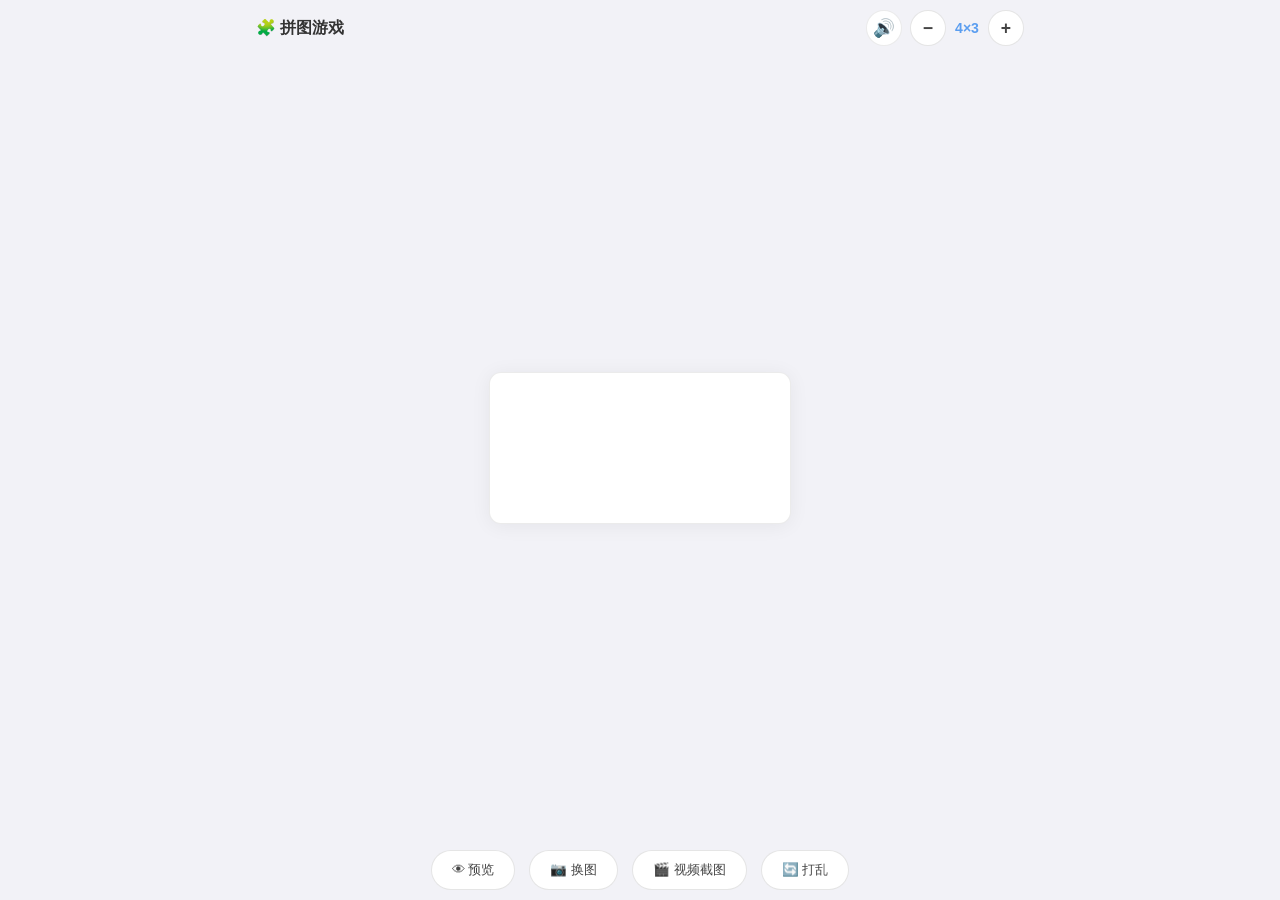
==== puzzle/index.html @ 8ccd8f41 "feat: 拼图游戏主功能完成" ====
<!DOCTYPE html>
<html lang="zh-CN">
<head>
  <meta charset="UTF-8">
  <meta name="viewport" content="width=device-width, initial-scale=1.0, maximum-scale=1.0, user-scalable=no, viewport-fit=cover">
  <meta name="apple-mobile-web-app-capable" content="yes">
  <meta name="apple-mobile-web-app-status-bar-style" content="default">
  <title>🧩 拼图游戏</title>
  <link rel="stylesheet" href="css/style.css">
</head>
<body>

  <!-- ═══ 顶部工具栏 ═══ -->
  <div class="top-bar">
    <span class="title">🧩 拼图游戏</span>
    <div class="right-group" style="position:relative;">
      <!-- 音量调节弹窗 -->
      <div class="volume-popup" id="volume-popup">
        <label>🔊 音效 <input type="range" id="sfx-volume" min="0" max="100" value="60"></label>
        <label>🎵 音乐 <input type="range" id="bgm-volume" min="0" max="100" value="30"></label>
      </div>
      <button class="btn-icon" id="btn-sound" title="音效设置">🔊</button>
      <div class="grid-select">
        <button class="btn btn-circle" id="btn-grid-less" title="减少切片">−</button>
        <span class="grid-size-text" id="grid-size-text">4×3</span>
        <button class="btn btn-circle" id="btn-grid-more" title="增加切片">+</button>
      </div>
    </div>
  </div>

  <!-- ═══ 游戏主区域 ═══ -->
  <main class="game-area">
    <div class="canvas-wrapper">
      <canvas id="puzzle-canvas"></canvas>
    </div>
  </main>

  <!-- ═══ 底部工具栏 ═══ -->
  <div class="bottom-bar">
    <button class="btn btn-pill" id="btn-preview">👁 预览</button>
    <button class="btn btn-pill" id="btn-upload">📷 换图</button>
    <button class="btn btn-pill" id="btn-video">🎬 视频截图</button>
    <button class="btn btn-pill" id="btn-restart">🔄 打乱</button>
  </div>

  <!-- ═══ 隐藏的文件选择 ═══ -->
  <input type="file" id="file-input" accept="image/*" style="display:none">
  <input type="file" id="video-input" accept="video/*" style="display:none">

  <!-- ═══ 视频截图浮层 ═══ -->
  <div class="video-preview-overlay" id="video-preview-overlay">
    <video id="video-preview" controls playsinline muted></video>
    <div class="video-preview-btns">
      <button class="btn btn-pill" id="btn-capture-frame" style="background:#5b9ef0;color:#fff;border-color:#5b9ef0;">📸 截取当前帧</button>
      <button class="btn btn-pill" id="btn-video-cancel">取消</button>
    </div>
  </div>

  <!-- ═══ 完成弹窗 ═══ -->
  <div class="overlay" id="complete-overlay">
    <div class="overlay-card">
      <span class="overlay-icon">🎉</span>
      <span class="overlay-msg">恭喜完成！</span>
      <span class="overlay-stats" id="completion-stats"></span>
      <button class="overlay-btn" id="btn-replay">🔄 再来一局</button>
      <button class="overlay-btn secondary" id="btn-replay-harder">🔥 挑战更难</button>
    </div>
  </div>

  <!-- ═══ 庆祝彩带容器 ═══ -->
  <div class="confetti-container" id="confetti-container"></div>

  <script src="js/game.js"></script>

</body>
</html>
---- puzzle/css/style.css ----
/* ── Reset ── */
    *, *::before, *::after { margin: 0; padding: 0; box-sizing: border-box; }

    html {
      -webkit-tap-highlight-color: transparent;
      -webkit-text-size-adjust: 100%;
    }

    /* ── 浅白背景 ── */
    body {
      font-family: -apple-system, BlinkMacSystemFont, 'Segoe UI', 'PingFang SC',
                   'Microsoft YaHei', 'Helvetica Neue', sans-serif;
      display: flex;
      flex-direction: column;
      align-items: center;
      min-height: 100dvh;
      background: #f2f2f7;
      -webkit-user-select: none;
      user-select: none;
      -webkit-touch-callout: none;
      overflow: hidden;
      padding:
        env(safe-area-inset-top, 0px)
        env(safe-area-inset-right, 0px)
        env(safe-area-inset-bottom, 0px)
        env(safe-area-inset-left, 0px);
    }

    /* ═══════════════════════════
       顶部工具栏
       ═══════════════════════════ */
    .top-bar {
      width: 100%;
      max-width: 800px;
      display: flex;
      align-items: center;
      justify-content: space-between;
      padding: 8px 12px;
      flex-shrink: 0;
      gap: 8px;
      margin-top: env(safe-area-inset-top, 0px);
    }
    .top-bar .title {
      font-size: 1rem;
      font-weight: 700;
      color: #333;
      white-space: nowrap;
      flex-shrink: 0;
    }
    .top-bar .right-group {
      display: flex;
      align-items: center;
      gap: 8px;
    }
    .grid-select {
      display: flex;
      align-items: center;
      gap: 4px;
    }
    .grid-size-text {
      font-size: 0.88rem;
      font-weight: 700;
      color: #5b9ef0;
      min-width: 34px;
      text-align: center;
      font-variant-numeric: tabular-nums;
    }

    /* ── 通用按钮 ── */
    .btn {
      display: inline-flex;
      align-items: center;
      justify-content: center;
      border: 1px solid rgba(0,0,0,0.10);
      border-radius: 20px;
      background: #ffffff;
      color: #444;
      font-size: 0.78rem;
      font-family: inherit;
      cursor: pointer;
      white-space: nowrap;
      transition: background 0.15s, transform 0.1s, box-shadow 0.15s;
      touch-action: manipulation;
      -webkit-tap-highlight-color: transparent;
    }
    .btn:active {
      transform: scale(0.93);
      background: #e8e8ed;
    }
    .btn-circle {
      width: 36px;
      height: 36px;
      padding: 0;
      border-radius: 50%;
      font-size: 1.1rem;
      font-weight: 600;
      min-width: unset;
      flex-shrink: 0;
    }
    .btn-pill {
      padding: 10px 14px;
      gap: 4px;
      font-size: 0.76rem;
      border-radius: 22px;
      flex: 1;
      min-width: 0;
    }
    .btn-icon {
      width: 36px;
      height: 36px;
      padding: 0;
      border-radius: 50%;
      font-size: 1.1rem;
      min-width: unset;
      flex-shrink: 0;
      border: 1px solid rgba(0,0,0,0.08);
      background: #fff;
      cursor: pointer;
      touch-action: manipulation;
    }
    .btn-icon:active {
      transform: scale(0.93);
      background: #e8e8ed;
    }
    .btn.active {
      background: #5b9ef0;
      border-color: #5b9ef0;
      color: #fff;
      box-shadow: 0 2px 12px rgba(91,158,240,0.3);
    }
    .btn-icon.muted {
      opacity: 0.45;
      background: #f0f0f5;
    }

    /* ── 音量弹出菜单 ── */
    .volume-popup {
      display: none;
      position: absolute;
      top: 48px;
      right: 0;
      background: #fff;
      border-radius: 14px;
      padding: 14px 18px;
      box-shadow: 0 4px 24px rgba(0,0,0,0.15);
      z-index: 50;
      flex-direction: column;
      gap: 10px;
      min-width: 140px;
      animation: fadeDown 0.2s ease-out;
    }
    .volume-popup.show { display: flex; }
    @keyframes fadeDown {
      0%   { opacity: 0; transform: translateY(-8px); }
      100% { opacity: 1; transform: translateY(0); }
    }
    .volume-popup label {
      font-size: 0.75rem;
      color: #666;
      display: flex;
      align-items: center;
      justify-content: space-between;
      gap: 8px;
    }
    .volume-popup input[type="range"] {
      width: 80px;
      accent-color: #5b9ef0;
    }

    /* ═══════════════════════════
       游戏主区域
       ═══════════════════════════ */
    .game-area {
      flex: 1;
      width: 100%;
      max-width: 800px;
      display: flex;
      align-items: center;
      justify-content: center;
      padding: 4px 8px;
      min-height: 0;
      overflow: hidden;
    }

    .canvas-wrapper {
      position: relative;
      background: #ffffff;
      border: 1px solid rgba(0,0,0,0.08);
      border-radius: 12px;
      box-shadow: 0 2px 20px rgba(0,0,0,0.06);
      overflow: hidden;
      max-width: 100%;
      max-height: 100%;
    }

    canvas {
      display: block;
      max-width: 100%;
      max-height: 100%;
      touch-action: none;
      cursor: grab;
    }
    canvas:active {
      cursor: grabbing;
    }

    /* ── 视频预览（用于截图） ── */
    .video-preview-overlay {
      display: none;
      position: fixed;
      inset: 0;
      background: rgba(0,0,0,0.75);
      z-index: 90;
      flex-direction: column;
      justify-content: center;
      align-items: center;
      gap: 16px;
      padding: 20px;
    }
    .video-preview-overlay.show { display: flex; }
    .video-preview-overlay video {
      max-width: 90vw;
      max-height: 55vh;
      border-radius: 10px;
      background: #000;
    }
    .video-preview-btns {
      display: flex;
      gap: 12px;
      flex-wrap: wrap;
      justify-content: center;
    }
    .video-preview-btns .btn {
      font-size: 0.82rem;
      padding: 12px 20px;
      border-radius: 24px;
    }

    /* ═══════════════════════════
       底部工具栏
       ═══════════════════════════ */
    .bottom-bar {
      width: 100%;
      max-width: 800px;
      display: flex;
      align-items: center;
      justify-content: center;
      gap: 8px;
      padding: 8px 10px;
      flex-shrink: 0;
      flex-wrap: wrap;
      margin-bottom: env(safe-area-inset-bottom, 0px);
    }

    /* ═══════════════════════════
       完成弹窗
       ═══════════════════════════ */
    .overlay {
      display: none;
      position: fixed;
      inset: 0;
      background: rgba(0,0,0,0.55);
      z-index: 100;
      justify-content: center;
      align-items: center;
      backdrop-filter: blur(4px);
    }
    .overlay.show {
      display: flex;
    }
    .overlay-card {
      background: #fff;
      border-radius: 20px;
      padding: 28px 28px;
      text-align: center;
      box-shadow: 0 8px 40px rgba(0,0,0,0.2);
      display: flex;
      flex-direction: column;
      align-items: center;
      gap: 14px;
      animation: popIn 0.4s ease-out;
      margin: 20px;
      max-width: 320px;
    }
    @keyframes popIn {
      0%   { transform: scale(0.65); opacity: 0; }
      60%  { transform: scale(1.04); }
      100% { transform: scale(1); opacity: 1; }
    }
    .overlay-icon  { font-size: 3rem; }
    .overlay-msg   { font-size: 1.4rem; font-weight: 700; color: #2d8c3c; }
    .overlay-stats  { font-size: 0.82rem; color: #888; margin-top: -4px; }
    .overlay-btn   {
      padding: 12px 28px;
      border-radius: 24px;
      font-size: 0.9rem;
      font-weight: 600;
      background: #5b9ef0;
      color: #fff;
      border: none;
      cursor: pointer;
      font-family: inherit;
      transition: background 0.15s, transform 0.1s;
      touch-action: manipulation;
      width: 100%;
    }
    .overlay-btn:active {
      transform: scale(0.94);
      background: #4a8edf;
    }
    .overlay-btn.secondary {
      background: #fff;
      color: #5b9ef0;
      border: 1.5px solid #5b9ef0;
    }

    /* ═══════════════════════════
       粒子特效（完成庆祝）
       ═══════════════════════════ */
    .confetti-container {
      position: fixed;
      inset: 0;
      pointer-events: none;
      z-index: 101;
    }
    .confetti-piece {
      position: absolute;
      width: 10px;
      height: 10px;
      border-radius: 2px;
      animation: confettiFall linear forwards;
    }
    @keyframes confettiFall {
      0%   { transform: translateY(-10vh) rotate(0deg) scale(1); opacity: 1; }
      100% { transform: translateY(110vh) rotate(720deg) scale(0.3); opacity: 0; }
    }

    /* ═══════════════════════════
       响应式
       ═══════════════════════════ */
    @media (max-width: 400px) {
      .top-bar { padding: 6px 8px; gap: 6px; }
      .top-bar .title { font-size: 0.88rem; }
      .grid-size-text { font-size: 0.8rem; min-width: 30px; }
      .btn-circle { width: 32px; height: 32px; font-size: 1rem; }
      .btn-icon { width: 32px; height: 32px; font-size: 1rem; }
      .btn-pill { padding: 10px 10px; font-size: 0.7rem; border-radius: 20px; }
      .bottom-bar { padding: 6px 6px; gap: 5px; }
      .game-area { padding: 2px 4px; }
      .overlay-card { padding: 22px 20px; margin: 16px; }
      .overlay-icon { font-size: 2.4rem; }
      .overlay-msg { font-size: 1.2rem; }
    }

    @media (min-width: 401px) and (max-width: 600px) {
      .btn-pill { padding: 10px 12px; font-size: 0.74rem; }
      .bottom-bar { gap: 6px; padding: 8px 8px; }
    }

    @media (min-width: 768px) {
      .bottom-bar { gap: 14px; padding: 10px 16px; }
      .btn-pill { padding: 10px 20px; font-size: 0.84rem; flex: 0 1 auto; }
      .top-bar { padding: 10px 16px; }
    }

    /* ═══════════════════════════
       横屏手机适配
       ═══════════════════════════ */
    @media (max-height: 500px) and (orientation: landscape) {
      .top-bar { padding: 4px 8px; }
      .top-bar .title { font-size: 0.82rem; }
      .bottom-bar { padding: 4px 6px; gap: 4px; }
      .btn-pill { padding: 7px 10px; font-size: 0.68rem; }
      .btn-circle { width: 28px; height: 28px; font-size: 0.9rem; }
      .btn-icon { width: 28px; height: 28px; font-size: 0.9rem; }
      .game-area { padding: 2px 4px; }
    }
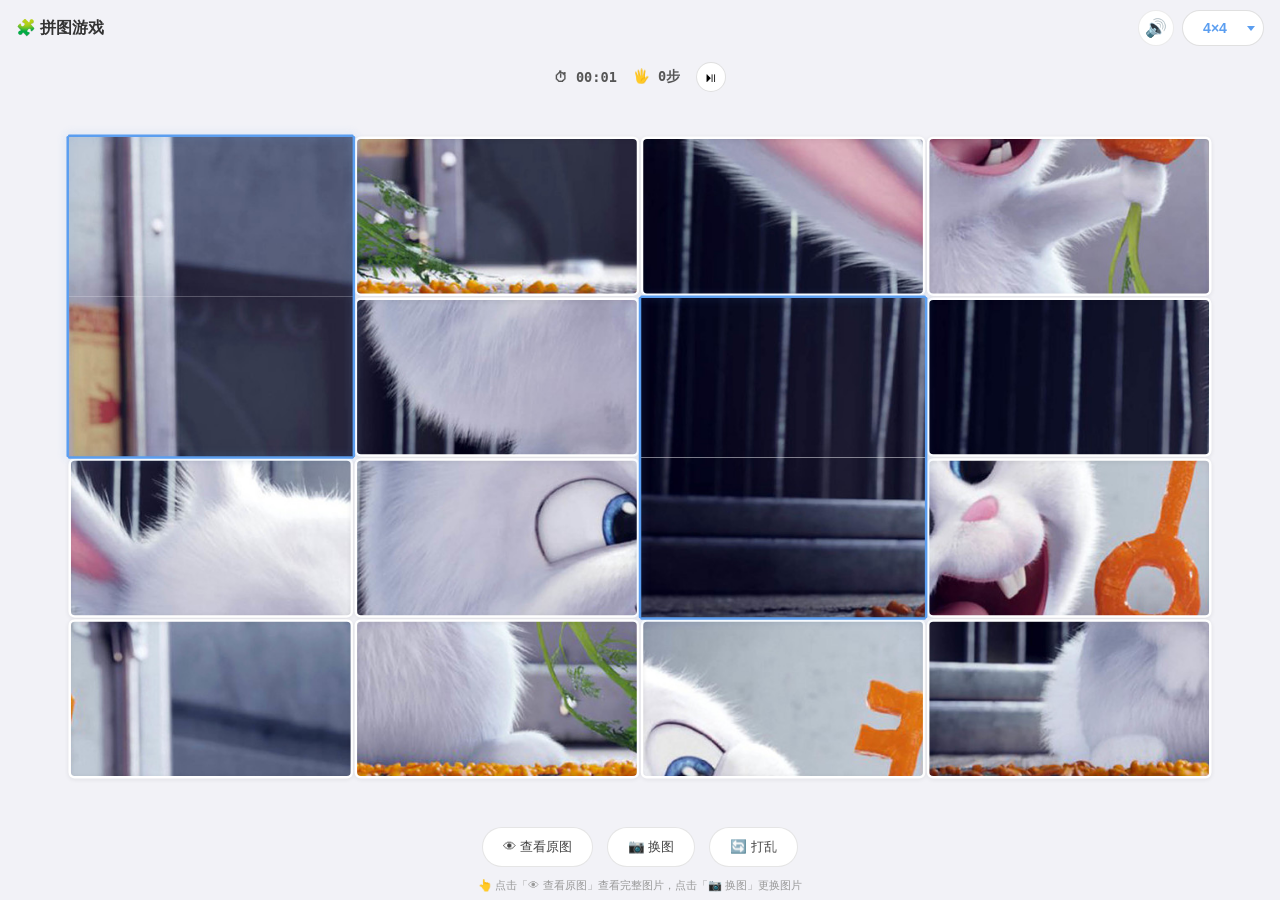
==== commit 83e2c5b3: "feat: 完善功能和代码" ====
--- a/puzzle/index.html
+++ b/puzzle/index.html
@@ -20,12 +20,23 @@
         <label>🎵 音乐 <input type="range" id="bgm-volume" min="0" max="100" value="30"></label>
       </div>
       <button class="btn-icon" id="btn-sound" title="音效设置">🔊</button>
-      <div class="grid-select">
-        <button class="btn btn-circle" id="btn-grid-less" title="减少切片">−</button>
-        <span class="grid-size-text" id="grid-size-text">4×3</span>
-        <button class="btn btn-circle" id="btn-grid-more" title="增加切片">+</button>
-      </div>
+      <select class="grid-select" id="grid-input">
+        <option value="4">4×4</option>
+        <option value="5">5×5</option>
+        <option value="6">6×6</option>
+        <option value="7">7×7</option>
+        <option value="8">8×8</option>
+        <option value="9">9×9</option>
+        <option value="10">10×10</option>
+      </select>
     </div>
+  </div>
+
+  <!-- ═══ 状态栏：计时 & 步数 ═══ -->
+  <div class="stats-bar">
+    <span class="stat-item" id="stat-timer">⏱ 00:00</span>
+    <span class="stat-item" id="stat-moves">🖐 0步</span>
+    <button class="btn-pause" id="btn-pause" title="暂停 / 继续">⏯</button>
   </div>
 
   <!-- ═══ 游戏主区域 ═══ -->
@@ -37,24 +48,13 @@
 
   <!-- ═══ 底部工具栏 ═══ -->
   <div class="bottom-bar">
-    <button class="btn btn-pill" id="btn-preview">👁 预览</button>
+    <button class="btn btn-pill" id="btn-preview">👁 查看原图</button>
     <button class="btn btn-pill" id="btn-upload">📷 换图</button>
-    <button class="btn btn-pill" id="btn-video">🎬 视频截图</button>
     <button class="btn btn-pill" id="btn-restart">🔄 打乱</button>
   </div>
 
-  <!-- ═══ 隐藏的文件选择 ═══ -->
-  <input type="file" id="file-input" accept="image/*" style="display:none">
-  <input type="file" id="video-input" accept="video/*" style="display:none">
-
-  <!-- ═══ 视频截图浮层 ═══ -->
-  <div class="video-preview-overlay" id="video-preview-overlay">
-    <video id="video-preview" controls playsinline muted></video>
-    <div class="video-preview-btns">
-      <button class="btn btn-pill" id="btn-capture-frame" style="background:#5b9ef0;color:#fff;border-color:#5b9ef0;">📸 截取当前帧</button>
-      <button class="btn btn-pill" id="btn-video-cancel">取消</button>
-    </div>
-  </div>
+  <!-- ═══ 底部提示文字（仅手机端显示） ═══ -->
+  <div class="mobile-hint" id="mobile-hint">👆 点击「👁 查看原图」查看完整图片，点击「📷 换图」更换图片</div>
 
   <!-- ═══ 完成弹窗 ═══ -->
   <div class="overlay" id="complete-overlay">
--- a/puzzle/css/style.css
+++ b/puzzle/css/style.css
@@ -31,7 +31,6 @@
        ═══════════════════════════ */
     .top-bar {
       width: 100%;
-      max-width: 800px;
       display: flex;
       align-items: center;
       justify-content: space-between;
@@ -53,17 +52,30 @@
       gap: 8px;
     }
     .grid-select {
-      display: flex;
-      align-items: center;
-      gap: 4px;
-    }
-    .grid-size-text {
+      min-width: 72px;
+      height: 36px;
+      border: 1px solid rgba(0,0,0,0.12);
+      border-radius: 18px;
+      background: #fff;
       font-size: 0.88rem;
       font-weight: 700;
       color: #5b9ef0;
-      min-width: 34px;
       text-align: center;
-      font-variant-numeric: tabular-nums;
+      text-align-last: center;
+      font-family: inherit;
+      outline: none;
+      cursor: pointer;
+      padding: 0 28px 0 12px;
+      transition: border-color 0.15s, box-shadow 0.15s;
+      -webkit-appearance: none;
+      appearance: none;
+      background-image: url("data:image/svg+xml,%3Csvg xmlns='http://www.w3.org/2000/svg' width='8' height='5'%3E%3Cpath d='M0 0l4 5 4-5z' fill='%235b9ef0'/%3E%3C/svg%3E");
+      background-repeat: no-repeat;
+      background-position: right 8px center;
+    }
+    .grid-select:focus {
+      border-color: #5b9ef0;
+      box-shadow: 0 0 0 3px rgba(91,158,240,0.15);
     }
 
     /* ── 通用按钮 ── */
@@ -168,35 +180,76 @@
     }
 
     /* ═══════════════════════════
+       状态栏：计时 & 步数
+       ═══════════════════════════ */
+    .stats-bar {
+      width: 100%;
+      display: flex;
+      align-items: center;
+      justify-content: center;
+      gap: 16px;
+      padding: 6px 12px;
+      flex-shrink: 0;
+    }
+    .stat-item {
+      font-size: 0.85rem;
+      font-weight: 600;
+      color: #555;
+      font-variant-numeric: tabular-nums;
+      font-family: -apple-system, BlinkMacSystemFont, 'SF Mono', 'Menlo', monospace;
+    }
+    .btn-pause {
+      width: 30px;
+      height: 30px;
+      padding: 0;
+      border: 1px solid rgba(0,0,0,0.12);
+      border-radius: 50%;
+      background: #fff;
+      font-size: 0.85rem;
+      cursor: pointer;
+      touch-action: manipulation;
+      display: inline-flex;
+      align-items: center;
+      justify-content: center;
+      transition: background 0.15s, transform 0.1s;
+      flex-shrink: 0;
+    }
+    .btn-pause:active {
+      transform: scale(0.9);
+      background: #e8e8ed;
+    }
+    .btn-pause.paused {
+      background: #5b9ef0;
+      color: #fff;
+      border-color: #5b9ef0;
+    }
+
+    /* ═══════════════════════════
        游戏主区域
        ═══════════════════════════ */
     .game-area {
       flex: 1;
       width: 100%;
-      max-width: 800px;
-      display: flex;
-      align-items: center;
-      justify-content: center;
-      padding: 4px 8px;
+      display: flex;
+      align-items: center;
+      justify-content: center;
+      padding: 2px;
       min-height: 0;
       overflow: hidden;
     }
 
     .canvas-wrapper {
       position: relative;
-      background: #ffffff;
-      border: 1px solid rgba(0,0,0,0.08);
-      border-radius: 12px;
-      box-shadow: 0 2px 20px rgba(0,0,0,0.06);
       overflow: hidden;
-      max-width: 100%;
-      max-height: 100%;
+      width: 100%;
+      height: 100%;
+      display: flex;
+      align-items: center;
+      justify-content: center;
     }
 
     canvas {
       display: block;
-      max-width: 100%;
-      max-height: 100%;
       touch-action: none;
       cursor: grab;
     }
@@ -204,44 +257,11 @@
       cursor: grabbing;
     }
 
-    /* ── 视频预览（用于截图） ── */
-    .video-preview-overlay {
-      display: none;
-      position: fixed;
-      inset: 0;
-      background: rgba(0,0,0,0.75);
-      z-index: 90;
-      flex-direction: column;
-      justify-content: center;
-      align-items: center;
-      gap: 16px;
-      padding: 20px;
-    }
-    .video-preview-overlay.show { display: flex; }
-    .video-preview-overlay video {
-      max-width: 90vw;
-      max-height: 55vh;
-      border-radius: 10px;
-      background: #000;
-    }
-    .video-preview-btns {
-      display: flex;
-      gap: 12px;
-      flex-wrap: wrap;
-      justify-content: center;
-    }
-    .video-preview-btns .btn {
-      font-size: 0.82rem;
-      padding: 12px 20px;
-      border-radius: 24px;
-    }
-
     /* ═══════════════════════════
        底部工具栏
        ═══════════════════════════ */
     .bottom-bar {
       width: 100%;
-      max-width: 800px;
       display: flex;
       align-items: center;
       justify-content: center;
@@ -249,6 +269,17 @@
       padding: 8px 10px;
       flex-shrink: 0;
       flex-wrap: wrap;
+      margin-bottom: env(safe-area-inset-bottom, 0px);
+    }
+
+    /* ── 底部提示文字（手机端） ── */
+    .mobile-hint {
+      text-align: center;
+      font-size: 0.7rem;
+      color: #999;
+      padding: 0 12px 6px;
+      flex-shrink: 0;
+      line-height: 1.5;
       margin-bottom: env(safe-area-inset-bottom, 0px);
     }
 
@@ -341,15 +372,17 @@
     @media (max-width: 400px) {
       .top-bar { padding: 6px 8px; gap: 6px; }
       .top-bar .title { font-size: 0.88rem; }
-      .grid-size-text { font-size: 0.8rem; min-width: 30px; }
-      .btn-circle { width: 32px; height: 32px; font-size: 1rem; }
+      .grid-select { min-width: 68px; height: 32px; font-size: 0.8rem; }
       .btn-icon { width: 32px; height: 32px; font-size: 1rem; }
       .btn-pill { padding: 10px 10px; font-size: 0.7rem; border-radius: 20px; }
       .bottom-bar { padding: 6px 6px; gap: 5px; }
-      .game-area { padding: 2px 4px; }
+      .game-area { padding: 2px; }
       .overlay-card { padding: 22px 20px; margin: 16px; }
       .overlay-icon { font-size: 2.4rem; }
       .overlay-msg { font-size: 1.2rem; }
+      .stats-bar { padding: 4px 8px; gap: 10px; }
+      .stat-item { font-size: 0.78rem; }
+      .btn-pause { width: 28px; height: 28px; font-size: 0.78rem; }
     }
 
     @media (min-width: 401px) and (max-width: 600px) {
@@ -371,7 +404,10 @@
       .top-bar .title { font-size: 0.82rem; }
       .bottom-bar { padding: 4px 6px; gap: 4px; }
       .btn-pill { padding: 7px 10px; font-size: 0.68rem; }
-      .btn-circle { width: 28px; height: 28px; font-size: 0.9rem; }
+      .grid-select { min-width: 64px; height: 28px; font-size: 0.75rem; }
       .btn-icon { width: 28px; height: 28px; font-size: 0.9rem; }
-      .game-area { padding: 2px 4px; }
-    }
+      .game-area { padding: 2px; }
+      .stats-bar { padding: 2px 6px; gap: 8px; }
+      .stat-item { font-size: 0.72rem; }
+      .btn-pause { width: 26px; height: 26px; font-size: 0.72rem; }
+    }
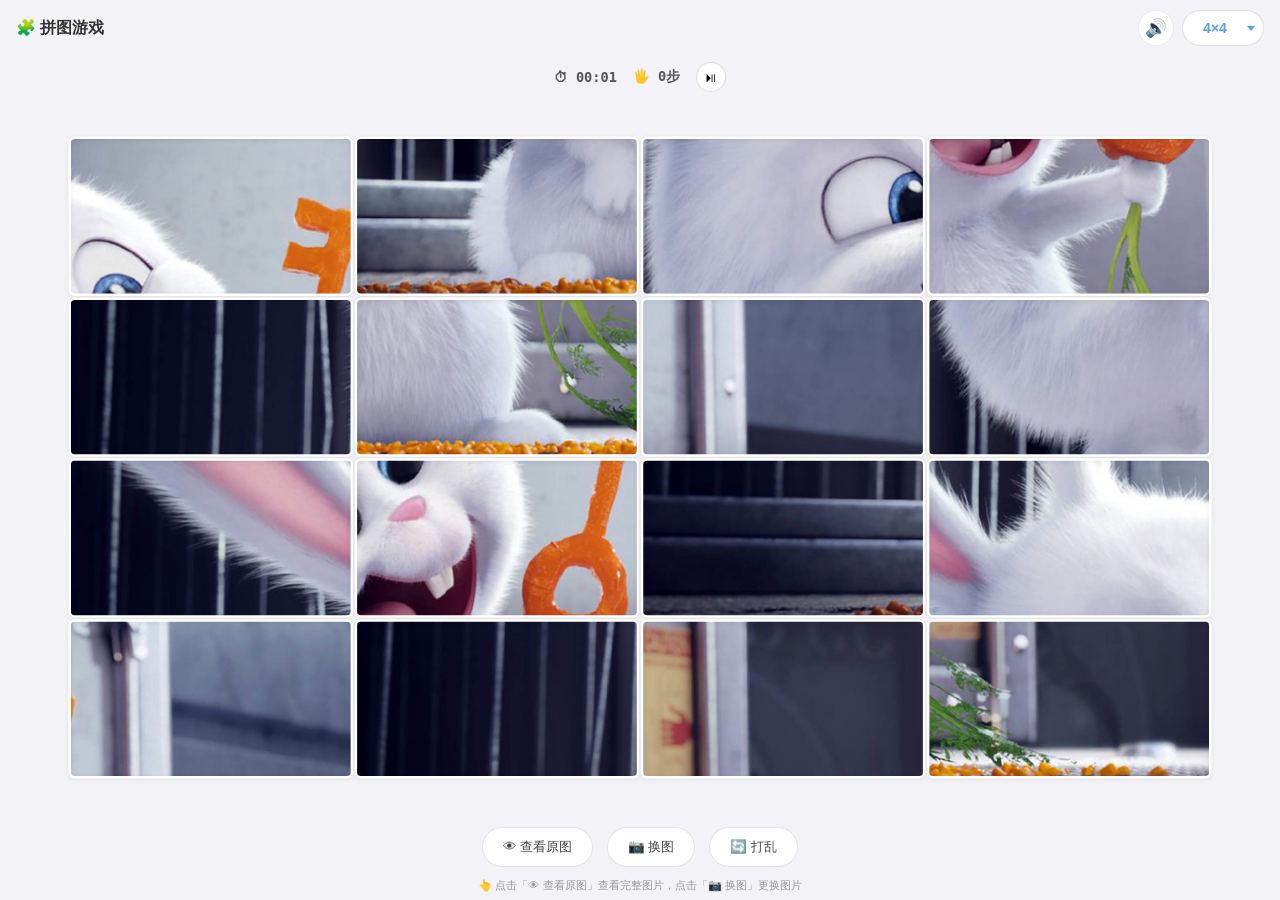
==== commit d9be3cea: "feat: 继续完善" ====
--- a/puzzle/index.html
+++ b/puzzle/index.html
@@ -1,5 +1,6 @@
 <!DOCTYPE html>
 <html lang="zh-CN">
+
 <head>
   <meta charset="UTF-8">
   <meta name="viewport" content="width=device-width, initial-scale=1.0, maximum-scale=1.0, user-scalable=no, viewport-fit=cover">
@@ -8,6 +9,7 @@
   <title>🧩 拼图游戏</title>
   <link rel="stylesheet" href="css/style.css">
 </head>
+
 <body>
 
   <!-- ═══ 顶部工具栏 ═══ -->
@@ -73,4 +75,5 @@
   <script src="js/game.js"></script>
 
 </body>
-</html>
+
+</html>
